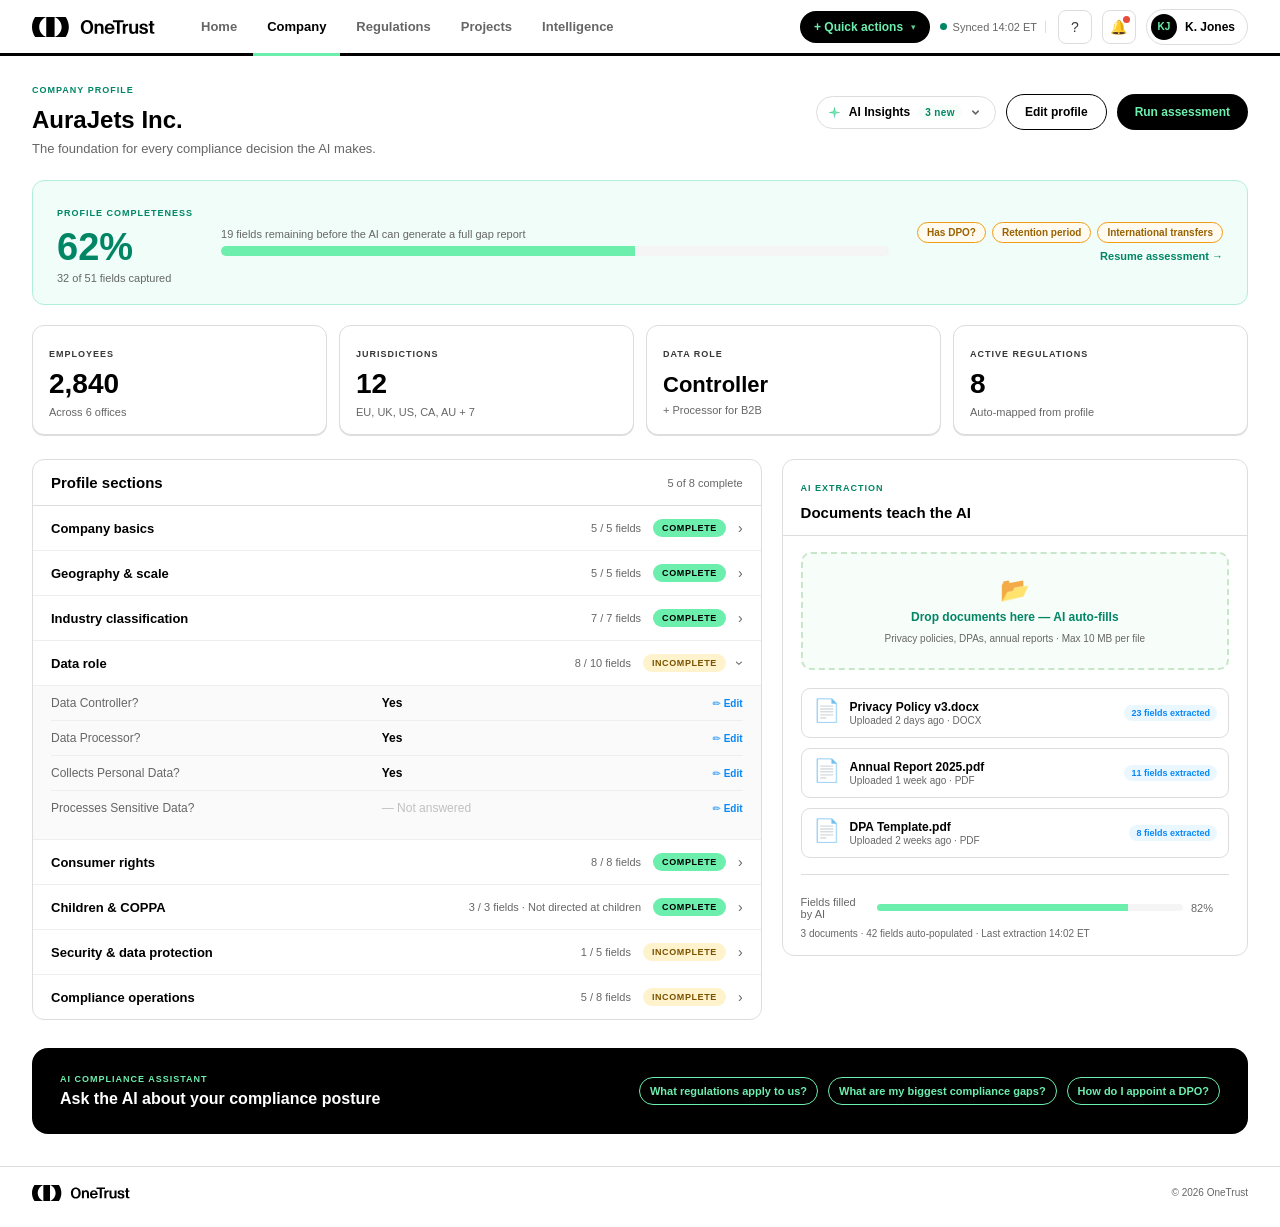
==== company.html @ d73127ad "Initial commit: OneTrust compliance prototype 5-page multi-page prototype telling the compliance JTB" ====
<!DOCTYPE html>
<html lang="en">
<head>
  <meta charset="UTF-8">
  <meta name="viewport" content="width=device-width, initial-scale=1.0">
  <title>Company · OneTrust Compliance</title>
  <link rel="stylesheet" href="styles.css">
  <style>
    /* ── Page header ── */
    .page-header {
      display: flex;
      align-items: flex-start;
      justify-content: space-between;
      gap: 24px;
      margin-bottom: 20px;
    }
    .page-header-copy { flex: 1; }
    .page-header-copy h1 {
      margin: 4px 0 5px;
      font-size: 24px;
      color: var(--ot-black);
      line-height: 1.2;
    }
    .page-header-copy .hero-copy { margin: 0; }
    .page-header-actions {
      display: flex;
      align-items: center;
      gap: 10px;
      flex-shrink: 0;
      padding-top: 18px;
    }
    .outline-button {
      border: 1.5px solid var(--ot-black);
      border-radius: var(--radius-pill);
      background: var(--ot-white);
      color: var(--ot-black);
      font-weight: 700;
      font-size: 12px;
      padding: 10px 18px;
    }

    /* ── Completeness banner ── */
    .completeness-banner {
      display: grid;
      grid-template-columns: auto 1fr auto;
      gap: 28px;
      align-items: center;
      background: #F0FDF9;
      border: 1px solid #B2EEDD;
      border-radius: var(--radius-card);
      padding: 18px 24px;
      margin-bottom: 20px;
    }
    .completeness-left .pct {
      display: block;
      font-size: 38px;
      font-weight: 700;
      color: var(--ot-jade);
      line-height: 1;
      margin: 4px 0 2px;
    }
    .completeness-left .sub-label {
      font-size: 11px;
      color: var(--ot-muted);
    }
    .completeness-center { min-width: 0; }
    .completeness-center .bar {
      height: 10px;
      margin-top: 6px;
    }
    .completeness-center .bar-label {
      font-size: 11px;
      color: var(--ot-muted);
      display: block;
      margin-bottom: 6px;
    }
    .completeness-right {
      display: flex;
      flex-direction: column;
      gap: 7px;
      align-items: flex-end;
    }
    .missing-chips {
      display: flex;
      flex-wrap: wrap;
      gap: 6px;
      justify-content: flex-end;
    }
    .missing-chip {
      border: 1px solid #F39C12;
      border-radius: var(--radius-pill);
      background: #FFFBF0;
      color: #9A6200;
      font-size: 10px;
      font-weight: 700;
      padding: 4px 9px;
    }
    .resume-link {
      font-size: 11px;
      font-weight: 700;
      color: var(--ot-jade);
      text-decoration: none;
    }
    .resume-link:hover { text-decoration: underline; }

    /* ── Fact strip ── */
    .fact-strip {
      display: grid;
      grid-template-columns: repeat(4, 1fr);
      gap: 12px;
      margin-bottom: 24px;
    }
    .fact-card {
      border: 1px solid var(--ot-rule);
      border-radius: var(--radius-card);
      background: var(--ot-white);
      padding: 14px 16px;
      box-shadow: 0 1px 0 var(--ot-rule);
    }
    .fact-card .fact-number {
      display: block;
      font-size: 28px;
      font-weight: 700;
      color: var(--ot-black);
      line-height: 1;
      margin: 6px 0 4px;
    }
    .fact-card .fact-sub {
      font-size: 11px;
      color: var(--ot-muted);
    }

    /* ── Two-column body ── */
    .profile-body {
      display: grid;
      grid-template-columns: 60% 1fr;
      gap: 20px;
      align-items: start;
    }

    /* ── Accordion sections ── */
    .profile-sections-panel {
      border: 1px solid var(--ot-rule);
      border-radius: var(--radius-card);
      background: var(--ot-white);
      overflow: hidden;
    }
    .panel-header {
      padding: 14px 18px;
      border-bottom: 1px solid var(--ot-rule);
      display: flex;
      align-items: center;
      justify-content: space-between;
    }
    .panel-header h2 {
      margin: 0;
      font-size: 15px;
      color: var(--ot-black);
    }
    .panel-header .panel-header-meta {
      font-size: 11px;
      color: var(--ot-muted);
    }

    .profile-accordion { border-bottom: 1px solid #EEEEEE; }
    .profile-accordion:last-child { border-bottom: none; }

    .accordion-summary {
      display: flex;
      align-items: center;
      gap: 12px;
      padding: 13px 18px;
      cursor: pointer;
      list-style: none;
    }
    .accordion-summary::-webkit-details-marker { display: none; }
    .accordion-name {
      flex: 1;
      font-size: 13px;
      font-weight: 700;
      color: var(--ot-black);
    }
    .accordion-field-count {
      font-size: 11px;
      color: var(--ot-muted);
      white-space: nowrap;
    }
    .status-complete {
      border-radius: var(--radius-pill);
      background: var(--ot-mint);
      color: var(--ot-black);
      font-size: 9px;
      font-weight: 700;
      letter-spacing: 0.6px;
      text-transform: uppercase;
      padding: 4px 9px;
    }
    .status-incomplete {
      border-radius: var(--radius-pill);
      background: #FFF3CD;
      color: #7A5300;
      font-size: 9px;
      font-weight: 700;
      letter-spacing: 0.6px;
      text-transform: uppercase;
      padding: 4px 9px;
    }
    .accordion-chevron {
      color: var(--ot-muted);
      font-size: 14px;
      transition: transform 200ms ease;
    }
    details[open] .accordion-chevron { transform: rotate(90deg); }

    /* expanded field rows */
    .accordion-body {
      padding: 0 18px 14px 18px;
      border-top: 1px solid #F0F0F0;
      background: #FAFAFA;
    }
    .field-row {
      display: grid;
      grid-template-columns: 1fr 1fr auto;
      gap: 10px;
      align-items: center;
      padding: 10px 0;
      border-bottom: 1px solid #EEEEEE;
      font-size: 12px;
    }
    .field-row:last-child { border-bottom: none; }
    .field-name { color: var(--ot-muted); }
    .field-value { color: var(--ot-black); font-weight: 700; }
    .field-value.empty { color: #C0C0C0; font-weight: 400; }
    .edit-link {
      font-size: 10px;
      color: var(--ot-sky);
      text-decoration: none;
      font-weight: 700;
      white-space: nowrap;
    }
    .edit-link:hover { text-decoration: underline; }

    /* ── Document intake panel ── */
    .document-panel {
      border: 1px solid var(--ot-rule);
      border-radius: var(--radius-card);
      background: var(--ot-white);
      overflow: hidden;
      position: sticky;
      top: 72px;
    }
    .doc-panel-header {
      padding: 14px 18px;
      border-bottom: 1px solid var(--ot-rule);
    }
    .doc-panel-header h2 {
      margin: 3px 0 0;
      font-size: 15px;
      color: var(--ot-black);
    }
    .doc-panel-body { padding: 16px 18px; }

    .upload-zone {
      border: 2px dashed #C8E6C9;
      border-radius: 10px;
      background: #F7FDF9;
      padding: 22px 16px;
      text-align: center;
      margin-bottom: 18px;
    }
    .upload-icon {
      font-size: 24px;
      display: block;
      margin-bottom: 6px;
    }
    .upload-zone p {
      margin: 0 0 4px;
      font-size: 12px;
      font-weight: 700;
      color: var(--ot-jade);
    }
    .upload-zone small {
      font-size: 10px;
      color: var(--ot-muted);
    }

    .doc-list { list-style: none; margin: 0; padding: 0; display: grid; gap: 10px; }
    .doc-item {
      display: flex;
      align-items: flex-start;
      gap: 10px;
      padding: 11px;
      border: 1px solid var(--ot-rule);
      border-radius: 9px;
      background: var(--ot-white);
    }
    .doc-icon {
      font-size: 22px;
      flex-shrink: 0;
      line-height: 1;
    }
    .doc-meta { flex: 1; min-width: 0; }
    .doc-name {
      font-size: 12px;
      font-weight: 700;
      color: var(--ot-black);
      white-space: nowrap;
      overflow: hidden;
      text-overflow: ellipsis;
    }
    .doc-byline {
      font-size: 10px;
      color: var(--ot-muted);
      margin-top: 1px;
    }
    .doc-badge {
      flex-shrink: 0;
      border-radius: var(--radius-pill);
      background: #EBF7FF;
      color: var(--ot-sky);
      font-size: 9px;
      font-weight: 700;
      padding: 3px 7px;
      white-space: nowrap;
      align-self: center;
    }

    /* ── AI prompt strip ── */
    .ai-prompt-strip {
      margin-top: 28px;
      border-radius: 16px;
      background: var(--ot-black);
      padding: 26px 28px;
      display: flex;
      align-items: center;
      gap: 28px;
      flex-wrap: wrap;
    }
    .ai-prompt-copy { flex: 1; min-width: 180px; }
    .ai-prompt-copy .eyebrow { color: var(--ot-mint); display: block; margin-bottom: 4px; }
    .ai-prompt-copy h2 {
      margin: 0;
      color: var(--ot-white);
      font-size: 16px;
      font-weight: 700;
    }
    .ai-prompts {
      display: flex;
      flex-wrap: wrap;
      gap: 10px;
      align-items: center;
    }

    @media (max-width: 1100px) {
      .profile-body { grid-template-columns: 1fr; }
      .document-panel { position: static; }
      .completeness-banner { grid-template-columns: auto 1fr; }
      .completeness-right { display: none; }
      .fact-strip { grid-template-columns: repeat(2, 1fr); }
    }
    @media (max-width: 640px) {
      .fact-strip { grid-template-columns: 1fr 1fr; }
      .page-header { flex-direction: column; gap: 12px; }
      .completeness-banner { grid-template-columns: 1fr; gap: 14px; }
      .ai-prompt-strip { flex-direction: column; align-items: flex-start; }
    }
  </style>
</head>
<body>
  <header class="top-bar">
    <a class="brand" href="index.html" aria-label="OneTrust">
      <img src="assets/onetrust-logo.svg" alt="OneTrust">
    </a>
    <nav class="nav-tabs" aria-label="Primary">
      <a href="index.html">Home</a>
      <a href="company.html" class="active">Company</a>
      <a href="regulations.html">Regulations</a>
      <a href="projects.html">Projects</a>
      <a href="intelligence.html">Intelligence</a>
    </nav>
    <div class="top-actions">
      <details class="quick-actions">
        <summary>+ Quick actions</summary>
        <div class="quick-actions-menu">
          <a href="#"><span class="qa-glyph">+</span><span class="qa-text"><span class="qa-label">New business process</span><span class="qa-desc">Register a process for compliance mapping</span></span></a>
          <a href="#"><span class="qa-glyph">⊕</span><span class="qa-text"><span class="qa-label">Run validation</span><span class="qa-desc">Trigger a fresh AI scan</span></span></a>
          <a href="#"><span class="qa-glyph">◷</span><span class="qa-text"><span class="qa-label">Generate audit memo</span><span class="qa-desc">Compile locked packets into a Q2 memo</span></span></a>
          <a href="#"><span class="qa-glyph">✓</span><span class="qa-text"><span class="qa-label">Review pending exceptions</span><span class="qa-desc">4 awaiting your decision</span></span></a>
        </div>
      </details>
      <div class="sync-badge" aria-live="polite">
        <span class="sync-dot"></span>
        <span>Synced 14:02 ET</span>
      </div>
      <button class="icon-button" type="button" aria-label="Help" title="Help">?</button>
      <button class="icon-button" type="button" aria-label="Notifications" title="Notifications">
        <span class="notif-dot"></span>
        &#x1F514;
      </button>
      <button class="user-chip" type="button" aria-label="Account menu">
        <span class="avatar">KJ</span>
        <span>K. Jones</span>
      </button>
    </div>
  </header>

  <main class="page">

    <!-- 1. Page header -->
    <div class="page-header">
      <div class="page-header-copy">
        <p class="eyebrow mint-text">COMPANY PROFILE</p>
        <h1>AuraJets Inc.</h1>
        <p class="hero-copy">The foundation for every compliance decision the AI makes.</p>
      </div>
      <div class="page-header-actions">
        <button class="ai-insights-toggle" type="button" aria-expanded="false" aria-controls="ai-panel-company">
          <span class="ai-border-glow" aria-hidden="true"></span>
          <svg class="ai-orb" viewBox="0 0 14 14" aria-hidden="true"><defs><linearGradient id="aiGrad" x1="0" y1="0" x2="14" y2="14" gradientUnits="userSpaceOnUse"><stop offset="0%" stop-color="#008665"/><stop offset="50%" stop-color="#6CEEAD"/><stop offset="100%" stop-color="#976FE6"/></linearGradient></defs><path d="M7 0.5 L8.3 5.7 L13.5 7 L8.3 8.3 L7 13.5 L5.7 8.3 L0.5 7 L5.7 5.7 Z" fill="url(#aiGrad)"/></svg>
          <span>AI Insights</span>
          <span class="ai-toggle-count">3 new</span>
          <svg class="ai-toggle-chevron" viewBox="0 0 12 12" aria-hidden="true"><path d="M3 4.5L6 7.5L9 4.5" stroke="currentColor" stroke-width="1.6" fill="none" stroke-linecap="round" stroke-linejoin="round"/></svg>
        </button>
        <button class="outline-button" type="button">Edit profile</button>
        <button class="primary-button" type="button">Run assessment</button>
      </div>
    </div>

    <!-- AI Insights Panel -->
    <div class="ai-insights-panel" id="ai-panel-company" data-state="closed">
        <div class="ai-insights-strip">
          <article class="ai-insight-card tone-info">
            <span class="ai-tag">✦ New context</span>
            <strong>EU office in Berlin extracted</strong>
            <p>Pulled from Annual Report 2025 — added to jurisdictions, pending your review.</p>
            <a href="#" class="ai-link">Review change →</a>
          </article>
          <article class="ai-insight-card tone-attention">
            <span class="ai-tag">⚠ Blocking validation</span>
            <strong>23 controls can't run yet</strong>
            <p>Missing fields in Security &amp; Data Protection stall the PCI DSS scan.</p>
            <a href="#" class="ai-link">Resume assessment →</a>
          </article>
          <article class="ai-insight-card tone-emerging">
            <span class="ai-tag">✦ Suggested</span>
            <strong>DPO appointment likely required</strong>
            <p>Your EU data subject volume crossed the GDPR Art 37 threshold.</p>
            <a href="#" class="ai-link">Learn why →</a>
          </article>
        </div>
        <p class="ai-insights-meta">Refreshed 2 min ago</p>
    </div>

    <!-- 2. Profile completeness banner -->
    <div class="completeness-banner" aria-label="Profile completeness">
      <div class="completeness-left">
        <p class="eyebrow" style="color:var(--ot-jade);">PROFILE COMPLETENESS</p>
        <span class="pct">62%</span>
        <span class="sub-label">32 of 51 fields captured</span>
      </div>
      <div class="completeness-center">
        <span class="bar-label">19 fields remaining before the AI can generate a full gap report</span>
        <div class="bar" style="height:10px;">
          <span style="--value:62%; --fill:var(--ot-mint);"></span>
        </div>
      </div>
      <div class="completeness-right">
        <div class="missing-chips" aria-label="Top missing fields">
          <span class="missing-chip">Has DPO?</span>
          <span class="missing-chip">Retention period</span>
          <span class="missing-chip">International transfers</span>
        </div>
        <a href="#profile-sections" class="resume-link">Resume assessment →</a>
      </div>
    </div>

    <!-- 3. Top facts strip -->
    <div class="fact-strip" aria-label="Company facts" role="list">
      <div class="fact-card" role="listitem">
        <p class="eyebrow">EMPLOYEES</p>
        <span class="fact-number">2,840</span>
        <span class="fact-sub">Across 6 offices</span>
      </div>
      <div class="fact-card" role="listitem">
        <p class="eyebrow">JURISDICTIONS</p>
        <span class="fact-number">12</span>
        <span class="fact-sub">EU, UK, US, CA, AU + 7</span>
      </div>
      <div class="fact-card" role="listitem">
        <p class="eyebrow">DATA ROLE</p>
        <span class="fact-number" style="font-size:22px;padding-top:4px;">Controller</span>
        <span class="fact-sub">+ Processor for B2B</span>
      </div>
      <div class="fact-card" role="listitem">
        <p class="eyebrow">ACTIVE REGULATIONS</p>
        <span class="fact-number">8</span>
        <span class="fact-sub">Auto-mapped from profile</span>
      </div>
    </div>

    <!-- 4. Two-column body -->
    <div class="profile-body" id="profile-sections">

      <!-- Left: Profile sections accordion -->
      <div class="profile-sections-panel" aria-label="Profile sections">
        <div class="panel-header">
          <h2>Profile sections</h2>
          <span class="panel-header-meta">5 of 8 complete</span>
        </div>

        <!-- 1. Company basics — Complete -->
        <details class="profile-accordion">
          <summary class="accordion-summary">
            <span class="accordion-name">Company basics</span>
            <span class="accordion-field-count">5 / 5 fields</span>
            <span class="status-complete">Complete</span>
            <span class="accordion-chevron" aria-hidden="true">›</span>
          </summary>
          <div class="accordion-body">
            <p style="font-size:11px;color:var(--ot-muted);margin:10px 0 0;">Click to expand and review captured fields.</p>
          </div>
        </details>

        <!-- 2. Geography & scale — Complete -->
        <details class="profile-accordion">
          <summary class="accordion-summary">
            <span class="accordion-name">Geography &amp; scale</span>
            <span class="accordion-field-count">5 / 5 fields</span>
            <span class="status-complete">Complete</span>
            <span class="accordion-chevron" aria-hidden="true">›</span>
          </summary>
          <div class="accordion-body">
            <p style="font-size:11px;color:var(--ot-muted);margin:10px 0 0;">Click to expand and review captured fields.</p>
          </div>
        </details>

        <!-- 3. Industry classification — Complete -->
        <details class="profile-accordion">
          <summary class="accordion-summary">
            <span class="accordion-name">Industry classification</span>
            <span class="accordion-field-count">7 / 7 fields</span>
            <span class="status-complete">Complete</span>
            <span class="accordion-chevron" aria-hidden="true">›</span>
          </summary>
          <div class="accordion-body">
            <p style="font-size:11px;color:var(--ot-muted);margin:10px 0 0;">Click to expand and review captured fields.</p>
          </div>
        </details>

        <!-- 4. Data role — Incomplete — EXPANDED -->
        <details class="profile-accordion" open>
          <summary class="accordion-summary">
            <span class="accordion-name">Data role</span>
            <span class="accordion-field-count">8 / 10 fields</span>
            <span class="status-incomplete">Incomplete</span>
            <span class="accordion-chevron" aria-hidden="true">›</span>
          </summary>
          <div class="accordion-body">
            <div class="field-row">
              <span class="field-name">Data Controller?</span>
              <span class="field-value">Yes</span>
              <a href="#" class="edit-link" aria-label="Edit Data Controller field">✏ Edit</a>
            </div>
            <div class="field-row">
              <span class="field-name">Data Processor?</span>
              <span class="field-value">Yes</span>
              <a href="#" class="edit-link" aria-label="Edit Data Processor field">✏ Edit</a>
            </div>
            <div class="field-row">
              <span class="field-name">Collects Personal Data?</span>
              <span class="field-value">Yes</span>
              <a href="#" class="edit-link" aria-label="Edit Collects Personal Data field">✏ Edit</a>
            </div>
            <div class="field-row">
              <span class="field-name">Processes Sensitive Data?</span>
              <span class="field-value empty">— Not answered</span>
              <a href="#" class="edit-link" aria-label="Edit Processes Sensitive Data field">✏ Edit</a>
            </div>
          </div>
        </details>

        <!-- 5. Consumer rights — Complete -->
        <details class="profile-accordion">
          <summary class="accordion-summary">
            <span class="accordion-name">Consumer rights</span>
            <span class="accordion-field-count">8 / 8 fields</span>
            <span class="status-complete">Complete</span>
            <span class="accordion-chevron" aria-hidden="true">›</span>
          </summary>
          <div class="accordion-body">
            <p style="font-size:11px;color:var(--ot-muted);margin:10px 0 0;">Click to expand and review captured fields.</p>
          </div>
        </details>

        <!-- 6. Children & COPPA — Complete -->
        <details class="profile-accordion">
          <summary class="accordion-summary">
            <span class="accordion-name">Children &amp; COPPA</span>
            <span class="accordion-field-count" title="Not directed at children">3 / 3 fields · Not directed at children</span>
            <span class="status-complete">Complete</span>
            <span class="accordion-chevron" aria-hidden="true">›</span>
          </summary>
          <div class="accordion-body">
            <p style="font-size:11px;color:var(--ot-muted);margin:10px 0 0;">AuraJets products are not directed at children under 13. COPPA obligations waived.</p>
          </div>
        </details>

        <!-- 7. Security & data protection — Incomplete -->
        <details class="profile-accordion">
          <summary class="accordion-summary">
            <span class="accordion-name">Security &amp; data protection</span>
            <span class="accordion-field-count">1 / 5 fields</span>
            <span class="status-incomplete">Incomplete</span>
            <span class="accordion-chevron" aria-hidden="true">›</span>
          </summary>
          <div class="accordion-body">
            <p style="font-size:11px;color:var(--ot-muted);margin:10px 0 0;">4 fields are missing. The AI cannot assess Article 32 GDPR controls without this data.</p>
          </div>
        </details>

        <!-- 8. Compliance operations — Incomplete -->
        <details class="profile-accordion">
          <summary class="accordion-summary">
            <span class="accordion-name">Compliance operations</span>
            <span class="accordion-field-count">5 / 8 fields</span>
            <span class="status-incomplete">Incomplete</span>
            <span class="accordion-chevron" aria-hidden="true">›</span>
          </summary>
          <div class="accordion-body">
            <p style="font-size:11px;color:var(--ot-muted);margin:10px 0 0;">Missing: DPO appointment status, breach notification procedure, and cross-border transfer mechanism.</p>
          </div>
        </details>

      </div><!-- /profile-sections-panel -->

      <!-- Right: Document intake -->
      <aside class="document-panel" aria-label="Document intake">
        <div class="doc-panel-header">
          <p class="eyebrow mint-text">AI EXTRACTION</p>
          <h2>Documents teach the AI</h2>
        </div>
        <div class="doc-panel-body">

          <div class="upload-zone" role="region" aria-label="Upload zone">
            <span class="upload-icon" aria-hidden="true">📂</span>
            <p>Drop documents here — AI auto-fills</p>
            <small>Privacy policies, DPAs, annual reports · Max 10 MB per file</small>
          </div>

          <ul class="doc-list" aria-label="Uploaded documents">
            <li class="doc-item">
              <span class="doc-icon" aria-hidden="true">📄</span>
              <div class="doc-meta">
                <div class="doc-name" title="Privacy Policy v3.docx">Privacy Policy v3.docx</div>
                <div class="doc-byline">Uploaded 2 days ago · DOCX</div>
              </div>
              <span class="doc-badge">23 fields extracted</span>
            </li>
            <li class="doc-item">
              <span class="doc-icon" aria-hidden="true">📄</span>
              <div class="doc-meta">
                <div class="doc-name" title="Annual Report 2025.pdf">Annual Report 2025.pdf</div>
                <div class="doc-byline">Uploaded 1 week ago · PDF</div>
              </div>
              <span class="doc-badge">11 fields extracted</span>
            </li>
            <li class="doc-item">
              <span class="doc-icon" aria-hidden="true">📄</span>
              <div class="doc-meta">
                <div class="doc-name" title="DPA Template.pdf">DPA Template.pdf</div>
                <div class="doc-byline">Uploaded 2 weeks ago · PDF</div>
              </div>
              <span class="doc-badge">8 fields extracted</span>
            </li>
          </ul>

          <div style="margin-top:16px; padding-top:14px; border-top:1px solid var(--ot-rule);">
            <div class="metric-line">
              <span>Fields filled by AI</span>
              <div class="bar"><span style="--value:82%;"></span></div>
              <span>82%</span>
            </div>
            <p style="font-size:10px;color:var(--ot-muted);margin:8px 0 0;">3 documents · 42 fields auto-populated · Last extraction 14:02 ET</p>
          </div>

        </div>
      </aside>

    </div><!-- /profile-body -->

    <!-- 5. AI assistant prompt strip -->
    <div class="ai-prompt-strip" role="region" aria-label="AI assistant">
      <div class="ai-prompt-copy">
        <span class="eyebrow">AI COMPLIANCE ASSISTANT</span>
        <h2>Ask the AI about your compliance posture</h2>
      </div>
      <div class="ai-prompts" role="list">
        <button class="ack-button" type="button" role="listitem">What regulations apply to us?</button>
        <button class="ack-button" type="button" role="listitem">What are my biggest compliance gaps?</button>
        <button class="ack-button" type="button" role="listitem">How do I appoint a DPO?</button>
      </div>
    </div>

  </main>

  <footer class="footer">
    <img src="assets/onetrust-logo.svg" alt="OneTrust">
    <span>© 2026 OneTrust</span>
  </footer>

  <script src="ai-insights.js"></script>
</body>
</html>
---- styles.css ----
:root {
  --ot-mint: #6CEEAD;
  --ot-jade: #008665;
  --ot-sky: #0788F7;
  --ot-purple: #976FE6;
  --ot-yellow: #FFEF3C;
  --ot-black: #000000;
  --ot-white: #FFFFFF;
  --ot-beige: #D9D9CC;
  --ot-body: #373737;
  --ot-rule: #DDDDDD;
  --ot-muted: #666666;
  --ot-track: #F5F5F5;
  --risk-critical: #E74C3C;
  --risk-high: #F39C12;
  --risk-medium: var(--ot-sky);
  --risk-low: var(--ot-jade);
  --surface-tint-reg: #F0F4FF;
  --surface-tint-pol: #F0FDF4;
  --surface-tint-rules: #FAF5FF;
  --surface-bottom-mint: #F7FDF9;
  --font: Arial, system-ui, -apple-system, sans-serif;
  --page-pad: 32px;
  --radius-card: 12px;
  --radius-pill: 999px;
  --shadow-elev: 0 10px 28px rgba(0, 0, 0, 0.07);
}

* { box-sizing: border-box; }

body {
  margin: 0;
  font-family: var(--font);
  color: var(--ot-body);
  background: var(--ot-white);
}

button, input, select { font: inherit; }
button { cursor: pointer; }

.visually-hidden {
  position: absolute;
  width: 1px;
  height: 1px;
  padding: 0;
  margin: -1px;
  overflow: hidden;
  clip: rect(0, 0, 0, 0);
  white-space: nowrap;
  border: 0;
}

:focus-visible {
  outline: 2px solid var(--ot-mint);
  outline-offset: 2px;
}

.top-bar {
  min-height: 56px;
  padding: 0 var(--page-pad);
  border-bottom: 3px solid var(--ot-black);
  display: flex;
  gap: 20px;
  align-items: center;
  background: var(--ot-white);
  position: sticky;
  top: 0;
  z-index: 20;
}

.top-bar .crumb { display: none; }

.nav-tabs {
  flex: 1;
  display: flex;
  gap: 2px;
  align-self: stretch;
  margin-left: 12px;
}

.nav-tabs a {
  position: relative;
  display: flex;
  align-items: center;
  padding: 0 14px;
  color: var(--ot-muted);
  font-size: 13px;
  font-weight: 700;
  text-decoration: none;
  border-bottom: 3px solid transparent;
  margin-bottom: -3px;
}

.nav-tabs a:hover { color: var(--ot-black); }

.nav-tabs a.active {
  color: var(--ot-black);
  border-bottom-color: var(--ot-mint);
}

.brand img { width: 123px; height: auto; display: block; }

.crumb,
.eyebrow {
  font-size: 9px;
  font-weight: 700;
  line-height: 1.3;
  letter-spacing: 1px;
  text-transform: uppercase;
}

.crumb { color: var(--ot-muted); }
.crumb strong { color: var(--ot-black); }
.mint-text { color: var(--ot-jade); }

.top-actions {
  display: flex;
  align-items: center;
  gap: 10px;
}

.sync-badge {
  display: flex;
  align-items: center;
  gap: 6px;
  font-size: 11px;
  color: var(--ot-muted);
  padding-right: 8px;
  border-right: 1px solid var(--ot-rule);
  margin-right: 2px;
}

.sync-dot {
  width: 7px;
  height: 7px;
  border-radius: 50%;
  background: var(--ot-jade);
}

.icon-button {
  width: 34px;
  height: 34px;
  border: 1px solid var(--ot-rule);
  border-radius: 8px;
  background: var(--ot-white);
  color: var(--ot-body);
  font-size: 14px;
  display: grid;
  place-items: center;
  position: relative;
}

.notif-dot {
  position: absolute;
  top: 5px;
  right: 5px;
  width: 7px;
  height: 7px;
  border-radius: 50%;
  background: var(--risk-critical);
}

.user-chip {
  display: flex;
  align-items: center;
  gap: 8px;
  border: 1px solid var(--ot-rule);
  border-radius: var(--radius-pill);
  background: var(--ot-white);
  padding: 4px 12px 4px 4px;
  font-size: 12px;
  font-weight: 700;
  color: var(--ot-black);
}

.quick-actions {
  position: relative;
}

.quick-actions summary {
  list-style: none;
  cursor: pointer;
  display: inline-flex;
  align-items: center;
  gap: 6px;
  border: 0;
  border-radius: var(--radius-pill);
  background: var(--ot-black);
  color: var(--ot-mint);
  font-size: 12px;
  font-weight: 700;
  padding: 9px 14px;
  white-space: nowrap;
  transition: background 120ms ease;
}

.quick-actions summary::-webkit-details-marker { display: none; }
.quick-actions summary::marker { content: ''; }

.quick-actions summary::after {
  content: '▾';
  font-size: 9px;
  margin-left: 2px;
  opacity: 0.85;
}

.quick-actions summary:hover { background: #1a1a1a; }
.quick-actions[open] summary { background: #1a1a1a; }

.quick-actions-menu {
  position: absolute;
  top: calc(100% + 8px);
  right: 0;
  min-width: 280px;
  background: var(--ot-white);
  border: 1px solid var(--ot-rule);
  border-radius: 12px;
  box-shadow: var(--shadow-elev);
  padding: 6px;
  z-index: 30;
}

.quick-actions-menu a {
  display: flex;
  align-items: flex-start;
  gap: 12px;
  padding: 10px 12px;
  border-radius: 8px;
  text-decoration: none;
  color: var(--ot-black);
}

.quick-actions-menu a:hover { background: var(--surface-bottom-mint); }

.quick-actions-menu .qa-glyph {
  flex-shrink: 0;
  width: 22px;
  text-align: center;
  font-size: 14px;
  padding-top: 1px;
  color: var(--ot-jade);
}

.quick-actions-menu .qa-text {
  display: flex;
  flex-direction: column;
  gap: 2px;
  min-width: 0;
}

.quick-actions-menu .qa-label {
  font-size: 13px;
  font-weight: 700;
  line-height: 1.2;
}

.quick-actions-menu .qa-desc {
  font-size: 11px;
  color: var(--ot-muted);
  line-height: 1.3;
}

.ai-insights-toggle {
  position: relative;
  display: inline-flex;
  align-items: center;
  gap: 8px;
  padding: 8px 14px 8px 11px;
  border: 1px solid var(--ot-rule);
  border-radius: var(--radius-pill);
  background: var(--ot-white);
  color: var(--ot-black);
  font-size: 12px;
  font-weight: 700;
  cursor: pointer;
  white-space: nowrap;
  z-index: 0;
  overflow: hidden;
  transition: border-color 0.25s ease;
}

.ai-insights-toggle:hover { border-color: transparent; }

.ai-border-glow {
  position: absolute;
  z-index: -1;
  inset: 0;
  opacity: 0;
  overflow: hidden;
  border-radius: inherit;
  background-color: var(--ot-white);
  transition: inset 0.3s ease, opacity 0.3s ease;
  pointer-events: none;
}

.ai-insights-toggle:hover .ai-border-glow {
  inset: -2px;
  opacity: 1;
}

.ai-insights-toggle:hover .ai-border-glow::after {
  content: "";
  position: absolute;
  inset: -100%;
  background: linear-gradient(90deg,
    #008665 0%,
    #6CEEAD 16%,
    #008665 33%,
    #FFEF3C 50%,
    #008665 66%,
    #6CEEAD 83%,
    #008665 100%);
  transform-origin: 50% 50%;
  animation: ai-sweep 1.5s ease-out 1 forwards;
}

@keyframes ai-sweep {
  0% { transform: rotate(0deg); }
  100% { transform: rotate(225deg); }
}

.ai-orb {
  display: inline-block;
  width: 13px;
  height: 13px;
  flex-shrink: 0;
}

.ai-toggle-count {
  font-size: 10px;
  font-weight: 700;
  letter-spacing: 0.4px;
  padding: 2px 7px;
  border-radius: var(--radius-pill);
  background: var(--surface-bottom-mint);
  color: var(--ot-jade);
}

.ai-toggle-chevron {
  width: 11px;
  height: 11px;
  color: var(--ot-muted);
  transition: transform 220ms cubic-bezier(0.4, 0, 0.2, 1);
}

.ai-insights-toggle[aria-expanded="true"] .ai-toggle-chevron {
  transform: rotate(180deg);
}

.ai-insights-panel {
  overflow: hidden;
  max-height: 0;
  opacity: 0;
  transform: translateY(-6px);
  margin-top: 0;
  margin-bottom: 0;
  padding: 0 22px;
  border-radius: var(--radius-card);
  background: var(--ot-black);
  position: relative;
  transition:
    max-height 360ms cubic-bezier(0.4, 0, 0.2, 1),
    opacity 240ms ease-out 60ms,
    transform 320ms cubic-bezier(0.4, 0, 0.2, 1) 30ms,
    margin 320ms ease,
    padding 320ms cubic-bezier(0.4, 0, 0.2, 1);
}

.ai-insights-panel[data-state="open"] {
  max-height: 720px;
  opacity: 1;
  transform: translateY(0);
  margin-top: 14px;
  margin-bottom: 24px;
  padding: 22px;
}

.ai-insights-strip {
  display: grid;
  grid-template-columns: repeat(3, 1fr);
  gap: 12px;
}

/* Dark theme for cards inside the AI panel */
.ai-insights-panel .ai-insight-card {
  background: #101010;
  border-color: #2a2a2a;
  border-left-width: 3px;
  box-shadow: none;
}

.ai-insights-panel .ai-insight-card strong { color: var(--ot-white); }
.ai-insights-panel .ai-insight-card p { color: #A0A0A0; }
.ai-insights-panel .ai-insight-card a.ai-link {
  color: var(--ot-mint);
}
.ai-insights-panel .ai-insight-card a.ai-link:hover {
  text-decoration: underline;
}

.ai-insights-meta {
  margin: 14px 0 0;
  font-size: 10px;
  font-weight: 700;
  letter-spacing: 0.8px;
  text-transform: uppercase;
  color: #777;
}

@media (max-width: 1180px) {
  .ai-insights-strip { grid-template-columns: 1fr; }
}

@media (prefers-reduced-motion: reduce) {
  .ai-insights-toggle:hover .ai-border-glow::after {
    animation: none;
  }
  .ai-insights-panel {
    transition: none;
  }
}

.ai-insight-card {
  position: relative;
  border: 1px solid var(--ot-rule);
  border-left: 3px solid var(--ot-mint);
  border-radius: var(--radius-card);
  background: var(--ot-white);
  padding: 12px 16px 14px;
  box-shadow: 0 1px 0 var(--ot-rule);
}

.ai-insight-card.tone-rising { border-left-color: var(--risk-critical); }
.ai-insight-card.tone-attention { border-left-color: var(--risk-high); }
.ai-insight-card.tone-strong { border-left-color: var(--ot-jade); }
.ai-insight-card.tone-info { border-left-color: var(--ot-sky); }
.ai-insight-card.tone-emerging { border-left-color: var(--ot-purple); }

.ai-insight-card .ai-tag {
  display: block;
  font-size: 9px;
  font-weight: 700;
  letter-spacing: 1px;
  text-transform: uppercase;
  margin-bottom: 4px;
}

.ai-insight-card.tone-rising .ai-tag { color: var(--risk-critical); }
.ai-insight-card.tone-attention .ai-tag { color: var(--risk-high); }
.ai-insight-card.tone-strong .ai-tag { color: var(--ot-jade); }
.ai-insight-card.tone-info .ai-tag { color: var(--ot-sky); }
.ai-insight-card.tone-emerging .ai-tag { color: var(--ot-purple); }

.ai-insight-card strong {
  display: block;
  font-size: 13px;
  font-weight: 700;
  color: var(--ot-black);
  line-height: 1.3;
  margin-bottom: 4px;
}

.ai-insight-card p {
  margin: 0 0 6px;
  font-size: 12px;
  color: var(--ot-muted);
  line-height: 1.45;
}

.ai-insight-card a.ai-link {
  font-size: 11px;
  font-weight: 700;
  color: var(--ot-black);
  text-decoration: none;
}

.ai-insight-card a.ai-link:hover { text-decoration: underline; }

@media (max-width: 1180px) {
  .ai-insights-strip { grid-template-columns: 1fr; }
}

.user-chip .avatar {
  width: 26px;
  height: 26px;
  font-size: 10px;
}

.search-wrap {
  position: relative;
  flex: 0 1 320px;
}

.search-wrap span {
  position: absolute;
  left: 12px;
  top: 50%;
  transform: translateY(-50%);
  color: var(--ot-muted);
}

.search-wrap input {
  width: 100%;
  height: 38px;
  border: 1px solid var(--ot-rule);
  border-radius: 8px;
  padding: 0 12px 0 34px;
  color: var(--ot-black);
  background: var(--ot-white);
}

.primary-button {
  border: 0;
  border-radius: var(--radius-pill);
  color: var(--ot-mint);
  background: var(--ot-black);
  font-weight: 700;
  font-size: 12px;
  padding: 11px 18px;
}

.page {
  max-width: 1440px;
  margin: 0 auto;
  padding: 20px var(--page-pad) 32px;
}

.hero-copy {
  max-width: 760px;
  margin: 0;
  color: var(--ot-muted);
  font-size: 13px;
  line-height: 1.55;
}

.kpi-rail {
  display: grid;
  grid-template-columns: repeat(4, 1fr);
  gap: 12px;
  margin-bottom: 16px;
}

.kpi-card {
  position: relative;
  overflow: hidden;
  min-height: 116px;
  border: 1px solid var(--ot-rule);
  border-radius: var(--radius-card);
  background: var(--ot-white);
  text-align: left;
  padding: 16px 18px;
  box-shadow: 0 1px 0 var(--ot-rule);
}

.kpi-card[aria-pressed="true"] {
  border-color: var(--ot-black);
  box-shadow: 0 0 0 3px var(--ot-mint);
}

.kpi-card .stripe {
  position: absolute;
  left: 0;
  top: 0;
  right: 0;
  height: 4px;
}

.critical { background: var(--risk-critical); }
.amber { background: var(--risk-high); }
.jade { background: var(--ot-jade); }
.mint { background: var(--ot-mint); }

.kpi-card strong {
  display: block;
  margin: 10px 0 5px;
  color: var(--ot-black);
  font-size: 34px;
  line-height: 1;
}

.kpi-card span:not(.stripe) {
  display: block;
  color: var(--ot-muted);
  font-size: 11px;
}

.kpi-card i {
  position: absolute;
  left: 18px;
  right: 18px;
  bottom: 12px;
  color: var(--ot-black);
  font-size: 10px;
  font-style: normal;
  opacity: 0;
  transform: translateY(4px);
  transition: 160ms ease;
}

.kpi-card:hover i,
.kpi-card:focus-visible i,
.kpi-card[aria-pressed="true"] i {
  opacity: 1;
  transform: none;
}

.filter-bar {
  min-height: 58px;
  border-top: 1px solid var(--ot-rule);
  border-bottom: 1px solid var(--ot-rule);
  display: flex;
  align-items: center;
  gap: 12px;
  padding: 10px 0;
  margin-bottom: 18px;
}

.chips {
  display: flex;
  gap: 8px;
  overflow-x: auto;
  padding: 3px 0;
}

.chip,
.density-toggle button {
  border: 1px solid var(--ot-rule);
  border-radius: var(--radius-pill);
  background: var(--ot-white);
  color: var(--ot-black);
  font-size: 11px;
  font-weight: 700;
  padding: 8px 11px;
  white-space: nowrap;
}

.chip.active,
.density-toggle button.active {
  border-color: var(--ot-black);
  background: var(--ot-black);
  color: var(--ot-mint);
}

.chip .reset {
  margin-left: 6px;
  color: inherit;
}

select {
  height: 34px;
  border: 1px solid var(--ot-rule);
  border-radius: 8px;
  background: var(--ot-white);
  color: var(--ot-black);
  padding: 0 10px;
  font-size: 12px;
}

.density-toggle {
  display: flex;
  border: 1px solid var(--ot-rule);
  border-radius: var(--radius-pill);
  padding: 2px;
}

.density-toggle button {
  border: 0;
  padding: 7px 10px;
}

#resultCount {
  margin-left: auto;
  color: var(--ot-muted);
  font-size: 11px;
  white-space: nowrap;
}

.workspace {
  display: grid;
  grid-template-columns: minmax(0, 1fr) 360px;
  gap: 18px;
  align-items: start;
}

.board-shell {
  min-width: 0;
  overflow-x: auto;
  padding-bottom: 8px;
}

.board {
  min-width: 1760px;
  display: grid;
  grid-template-columns: repeat(6, minmax(260px, 1fr));
  gap: 14px;
}

.column {
  min-height: 440px;
}

.column-header {
  margin-bottom: 10px;
}

.column-header .eyebrow { display: block; margin-bottom: 5px; }

.column-title {
  display: flex;
  justify-content: space-between;
  align-items: center;
  color: var(--ot-black);
  font-weight: 700;
  font-size: 16px;
  padding-bottom: 9px;
  border-bottom: 1px solid currentColor;
}

.count-pill {
  border-radius: var(--radius-pill);
  background: var(--ot-black);
  color: var(--ot-mint);
  font-size: 10px;
  padding: 3px 8px;
}

.cards {
  display: grid;
  gap: 10px;
}

.card {
  position: relative;
  border: 1px solid var(--ot-rule);
  border-radius: var(--radius-card);
  background: var(--ot-white);
  padding: 14px;
  text-align: left;
  box-shadow: 0 1px 0 var(--ot-rule);
  transition: border-color 140ms ease, box-shadow 140ms ease, transform 140ms ease;
}

.card:hover { transform: translateY(-1px); box-shadow: var(--shadow-elev); }
.card.selected { border: 2px solid var(--ot-black); box-shadow: inset 4px 0 0 var(--ot-mint); }
.card.action-taken { box-shadow: 0 0 0 4px var(--ot-mint); }

.card-topline {
  color: var(--ot-muted);
  font-size: 9px;
  font-weight: 700;
  letter-spacing: 0.8px;
  text-transform: uppercase;
  margin-bottom: 6px;
}

.card-title {
  color: var(--ot-black);
  font-size: 15px;
  font-weight: 700;
  line-height: 1.3;
  margin: 0 0 11px;
  display: -webkit-box;
  -webkit-line-clamp: 2;
  -webkit-box-orient: vertical;
  overflow: hidden;
}

.pill-row,
.meta-row {
  display: flex;
  align-items: center;
  flex-wrap: wrap;
  gap: 7px;
  margin-bottom: 10px;
}

.risk-pill,
.source-tag,
.status-pill {
  border-radius: var(--radius-pill);
  font-size: 9px;
  font-weight: 700;
  letter-spacing: 0.6px;
  text-transform: uppercase;
  padding: 4px 8px;
}

.risk-critical { background: var(--risk-critical); color: var(--ot-white); }
.risk-high { background: var(--risk-high); color: var(--ot-black); }
.risk-medium { background: var(--risk-medium); color: var(--ot-white); }
.risk-low { background: var(--risk-low); color: var(--ot-white); }

.obligation-count,
.meta-row {
  color: var(--ot-muted);
  font-size: 11px;
}

.avatar {
  width: 24px;
  height: 24px;
  border-radius: 50%;
  display: inline-grid;
  place-items: center;
  background: var(--ot-black);
  color: var(--ot-mint);
  font-size: 10px;
  font-weight: 700;
}

.metric-line {
  display: grid;
  grid-template-columns: 68px 1fr 38px;
  gap: 8px;
  align-items: center;
  margin: 7px 0;
  font-size: 11px;
  color: var(--ot-muted);
}

.bar {
  height: 7px;
  border-radius: var(--radius-pill);
  background: var(--ot-track);
  overflow: hidden;
}

.bar > span {
  display: block;
  height: 100%;
  width: var(--value);
  background: var(--fill, var(--ot-mint));
}

.action-button {
  width: 100%;
  margin-top: 10px;
  border: 1px solid var(--ot-rule);
  border-radius: 8px;
  background: var(--surface-bottom-mint);
  color: var(--ot-black);
  font-size: 12px;
  font-weight: 700;
  text-align: left;
  padding: 9px 10px;
}

.empty-column {
  border: 1px dashed var(--ot-rule);
  border-radius: var(--radius-card);
  color: var(--ot-muted);
  font-size: 11px;
  padding: 18px;
  background: #FAFAFA;
}

.inspector {
  position: sticky;
  top: 96px;
  border: 1px solid var(--ot-rule);
  border-radius: 14px;
  background: var(--ot-white);
  padding: 18px;
  box-shadow: var(--shadow-elev);
}

.inspector h2 {
  margin: 4px 0 10px;
  color: var(--ot-black);
  font-size: 18px;
  line-height: 1.25;
}

.inspector-header {
  border-bottom: 1px solid var(--ot-rule);
  padding-bottom: 14px;
  margin-bottom: 10px;
}

.pipeline-step {
  border-bottom: 1px solid #EEEEEE;
}

.pipeline-step summary {
  list-style: none;
  cursor: pointer;
  padding: 13px 0;
  color: var(--ot-black);
  font-size: 13px;
  font-weight: 700;
}

.pipeline-step summary::-webkit-details-marker { display: none; }

.step-body {
  padding: 0 0 14px 18px;
  border-left: 3px solid var(--ot-mint);
  font-size: 12px;
  line-height: 1.55;
  color: var(--ot-body);
}

.source-tag.reg { background: var(--surface-tint-reg); color: var(--ot-sky); }
.source-tag.pol { background: var(--surface-tint-pol); color: var(--ot-jade); }
.source-tag.rules { background: var(--surface-tint-rules); color: var(--ot-purple); }

blockquote {
  margin: 8px 0 0;
  border-left: 3px solid var(--ot-mint);
  padding-left: 10px;
  color: var(--ot-muted);
  font-style: italic;
}

.mini-matrix {
  display: grid;
  grid-template-columns: repeat(3, 18px);
  gap: 2px;
  margin: 18px 0;
}

.mini-matrix span,
.micro-matrix button {
  border-radius: 1.5px;
}

.mini-matrix span {
  width: 18px;
  height: 18px;
  background: var(--ot-mint);
}

.mini-matrix span:nth-child(3n) { background: var(--ot-yellow); }
.mini-matrix span:nth-child(4n) { background: var(--risk-critical); }

.automation-strip {
  margin-top: 28px;
  border-radius: 16px;
  background: var(--ot-black);
  padding: 26px;
}

.section-heading h2 {
  margin: 4px 0 0;
  color: var(--ot-black);
  font-size: 18px;
}

.section-heading.inverted h2 { color: var(--ot-mint); }
.section-heading.inverted .eyebrow { color: #A0A0A0; }

.recommendations {
  display: grid;
  grid-template-columns: repeat(5, minmax(180px, 1fr));
  gap: 12px;
  margin-top: 18px;
}

.rec-card {
  border: 1px solid #333333;
  border-radius: var(--radius-card);
  background: #101010;
  padding: 16px;
  min-height: 148px;
  display: grid;
  gap: 8px;
}

.rec-card.acknowledged { opacity: 0.55; }
.rec-card .eyebrow { color: var(--ot-mint); }
.rec-card strong { color: var(--ot-white); font-size: 14px; line-height: 1.3; }
.rec-card p { margin: 0; color: #A0A0A0; font-size: 11px; line-height: 1.45; }

.ack-button {
  justify-self: start;
  align-self: end;
  border: 1px solid var(--ot-mint);
  border-radius: var(--radius-pill);
  background: transparent;
  color: var(--ot-mint);
  font-size: 11px;
  font-weight: 700;
  padding: 7px 10px;
}

.ack-button.active {
  background: var(--ot-mint);
  color: var(--ot-black);
}

.audit-grid {
  display: grid;
  grid-template-columns: 3fr 2fr;
  gap: 22px;
  margin-top: 28px;
}

.matrix-panel,
.timeline-panel {
  border: 1px solid var(--ot-rule);
  border-radius: 14px;
  padding: 22px;
}

.matrix-wrap {
  display: grid;
  grid-template-columns: 24px 1fr;
  gap: 8px;
  margin-top: 18px;
}

.y-label {
  writing-mode: vertical-rl;
  transform: rotate(180deg);
  color: var(--ot-muted);
  font-size: 9px;
  font-weight: 700;
  letter-spacing: 1px;
}

.micro-matrix {
  display: grid;
  grid-template-columns: repeat(28, 1fr);
  gap: 1px;
}

.micro-matrix button {
  aspect-ratio: 1;
  min-width: 0;
  border: 0;
  padding: 0;
}

.cell-ok { background: #2ECC71; opacity: 0.32; }
.cell-uncertain { background: var(--risk-high); opacity: 0.65; }
.cell-gap { background: var(--risk-critical); opacity: 0.78; }

.x-label,
.matrix-tooltip {
  color: var(--ot-muted);
  font-size: 10px;
  font-weight: 700;
  letter-spacing: 1px;
  text-align: center;
}

.matrix-tooltip {
  min-height: 16px;
  margin: 12px 0 0;
  text-transform: uppercase;
}

.timeline {
  list-style: none;
  margin: 18px 0 0;
  padding: 0;
  border-left: 1px solid var(--ot-rule);
}

.timeline li {
  position: relative;
  margin-left: 16px;
  padding: 0 0 16px 10px;
}

.timeline li::before {
  content: "";
  position: absolute;
  left: -21px;
  top: 3px;
  width: 9px;
  height: 9px;
  border-radius: 50%;
  background: var(--dot, var(--ot-black));
}

.timeline .actor {
  color: var(--ot-jade);
  font-size: 9px;
  font-weight: 700;
  letter-spacing: 1px;
}

.timeline p {
  margin: 3px 0;
  color: var(--ot-black);
  font-size: 12px;
  line-height: 1.45;
}

.timeline time {
  color: var(--ot-muted);
  font-size: 10px;
}


.footer {
  max-width: 1440px;
  margin: 0 auto;
  border-top: 1px solid var(--ot-rule);
  padding: 18px var(--page-pad) 26px;
  display: flex;
  justify-content: space-between;
  gap: 20px;
  align-items: center;
  color: var(--ot-muted);
  font-size: 10px;
}

.footer img { height: 16px; }

.toast {
  position: fixed;
  right: 24px;
  bottom: 24px;
  z-index: 30;
  transform: translateY(20px);
  opacity: 0;
  pointer-events: none;
  border-radius: 10px;
  background: var(--ot-black);
  color: var(--ot-mint);
  font-size: 12px;
  font-weight: 700;
  padding: 12px 16px;
  transition: 160ms ease;
}

.toast.show {
  transform: none;
  opacity: 1;
}

body.compact .card {
  padding: 9px;
}

body.compact .card-topline,
body.compact .metric-line.ai-line,
body.compact .action-button,
body.compact .pill-row {
  display: none;
}

body.compact .card-title {
  -webkit-line-clamp: 1;
  margin-bottom: 7px;
}

body.compact .meta-row {
  margin-bottom: 0;
}

@keyframes pulseMint {
  0% { box-shadow: 0 0 0 0 rgba(108, 238, 173, 0.9); }
  100% { box-shadow: 0 0 0 8px rgba(108, 238, 173, 0); }
}

.card.pulse { animation: pulseMint 600ms ease; }

@media (max-width: 1180px) {
  .top-bar { flex-wrap: wrap; }
  .workspace { grid-template-columns: 1fr; }
  .inspector { position: static; }
  .kpi-rail { grid-template-columns: repeat(2, 1fr); }
  .recommendations { grid-template-columns: repeat(2, minmax(220px, 1fr)); }
}

@media (max-width: 760px) {
  :root { --page-pad: 18px; }
  .top-bar,
  .filter-bar,
  .footer {
    display: block;
  }
  .crumb { margin-top: 14px; }
  .top-actions { margin-top: 14px; align-items: stretch; flex-wrap: wrap; }
  .search-wrap { width: 100%; flex: 1 1 auto; }
  .kpi-rail,
  .audit-grid,
  .recommendations {
    grid-template-columns: 1fr;
  }
  .filter-bar > * { margin-bottom: 10px; }
  #resultCount { display: block; margin-left: 0; }
  .board { min-width: 0; display: grid; grid-template-columns: 1fr; }
  .column { min-height: auto; }
}

@media (prefers-reduced-motion: reduce) {
  *, *::before, *::after {
    animation-duration: 0.001ms !important;
    transition-duration: 0.001ms !important;
    scroll-behavior: auto !important;
  }
}
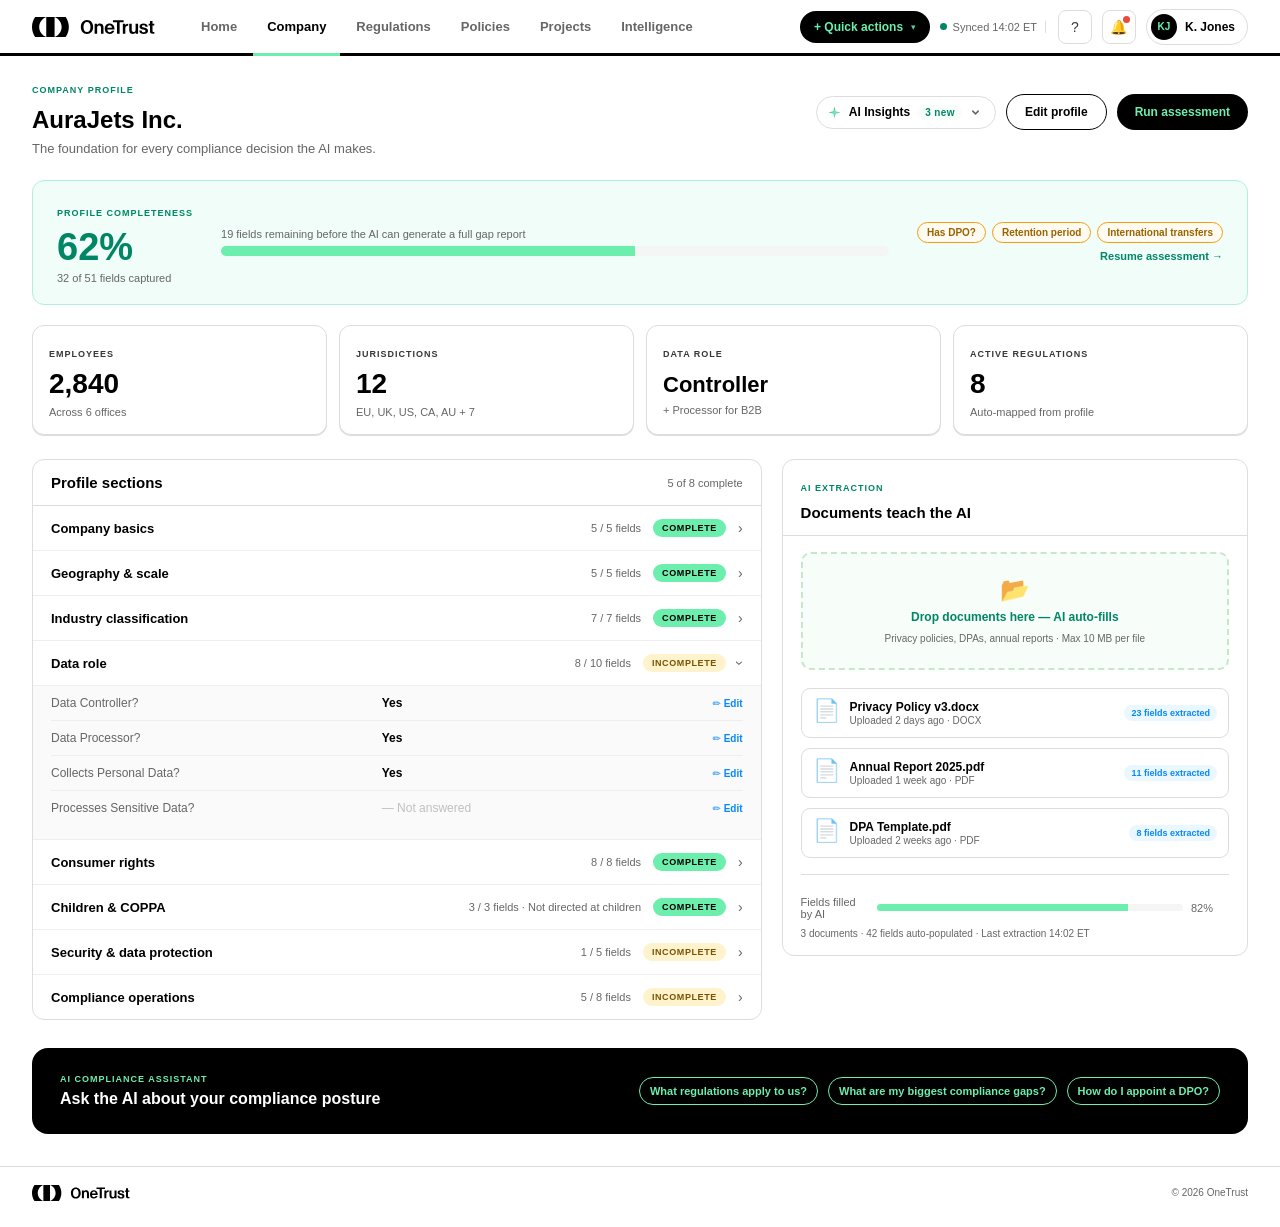
==== commit 7393e160: "Update nav + Quick Actions on company, regulations, projects, intelligence pages Add Policies nav li" ====
--- a/company.html
+++ b/company.html
@@ -375,6 +375,7 @@
       <a href="index.html">Home</a>
       <a href="company.html" class="active">Company</a>
       <a href="regulations.html">Regulations</a>
+      <a href="policies.html">Policies</a>
       <a href="projects.html">Projects</a>
       <a href="intelligence.html">Intelligence</a>
     </nav>
@@ -382,6 +383,7 @@
       <details class="quick-actions">
         <summary>+ Quick actions</summary>
         <div class="quick-actions-menu">
+          <a href="policies.html"><span class="qa-glyph">📜</span><span class="qa-text"><span class="qa-label">Draft policy</span><span class="qa-desc">Start from a regulation article or blank canvas</span></span></a>
           <a href="#"><span class="qa-glyph">+</span><span class="qa-text"><span class="qa-label">New business process</span><span class="qa-desc">Register a process for compliance mapping</span></span></a>
           <a href="#"><span class="qa-glyph">⊕</span><span class="qa-text"><span class="qa-label">Run validation</span><span class="qa-desc">Trigger a fresh AI scan</span></span></a>
           <a href="#"><span class="qa-glyph">◷</span><span class="qa-text"><span class="qa-label">Generate audit memo</span><span class="qa-desc">Compile locked packets into a Q2 memo</span></span></a>
@@ -508,7 +510,6 @@
           <span class="panel-header-meta">5 of 8 complete</span>
         </div>
 
-        <!-- 1. Company basics — Complete -->
         <details class="profile-accordion">
           <summary class="accordion-summary">
             <span class="accordion-name">Company basics</span>
@@ -521,7 +522,6 @@
           </div>
         </details>
 
-        <!-- 2. Geography & scale — Complete -->
         <details class="profile-accordion">
           <summary class="accordion-summary">
             <span class="accordion-name">Geography &amp; scale</span>
@@ -534,7 +534,6 @@
           </div>
         </details>
 
-        <!-- 3. Industry classification — Complete -->
         <details class="profile-accordion">
           <summary class="accordion-summary">
             <span class="accordion-name">Industry classification</span>
@@ -547,7 +546,6 @@
           </div>
         </details>
 
-        <!-- 4. Data role — Incomplete — EXPANDED -->
         <details class="profile-accordion" open>
           <summary class="accordion-summary">
             <span class="accordion-name">Data role</span>
@@ -579,7 +577,6 @@
           </div>
         </details>
 
-        <!-- 5. Consumer rights — Complete -->
         <details class="profile-accordion">
           <summary class="accordion-summary">
             <span class="accordion-name">Consumer rights</span>
@@ -592,7 +589,6 @@
           </div>
         </details>
 
-        <!-- 6. Children & COPPA — Complete -->
         <details class="profile-accordion">
           <summary class="accordion-summary">
             <span class="accordion-name">Children &amp; COPPA</span>
@@ -605,7 +601,6 @@
           </div>
         </details>
 
-        <!-- 7. Security & data protection — Incomplete -->
         <details class="profile-accordion">
           <summary class="accordion-summary">
             <span class="accordion-name">Security &amp; data protection</span>
@@ -618,7 +613,6 @@
           </div>
         </details>
 
-        <!-- 8. Compliance operations — Incomplete -->
         <details class="profile-accordion">
           <summary class="accordion-summary">
             <span class="accordion-name">Compliance operations</span>
@@ -631,7 +625,7 @@
           </div>
         </details>
 
-      </div><!-- /profile-sections-panel -->
+      </div>
 
       <!-- Right: Document intake -->
       <aside class="document-panel" aria-label="Document intake">
@@ -686,7 +680,7 @@
         </div>
       </aside>
 
-    </div><!-- /profile-body -->
+    </div>
 
     <!-- 5. AI assistant prompt strip -->
     <div class="ai-prompt-strip" role="region" aria-label="AI assistant">
